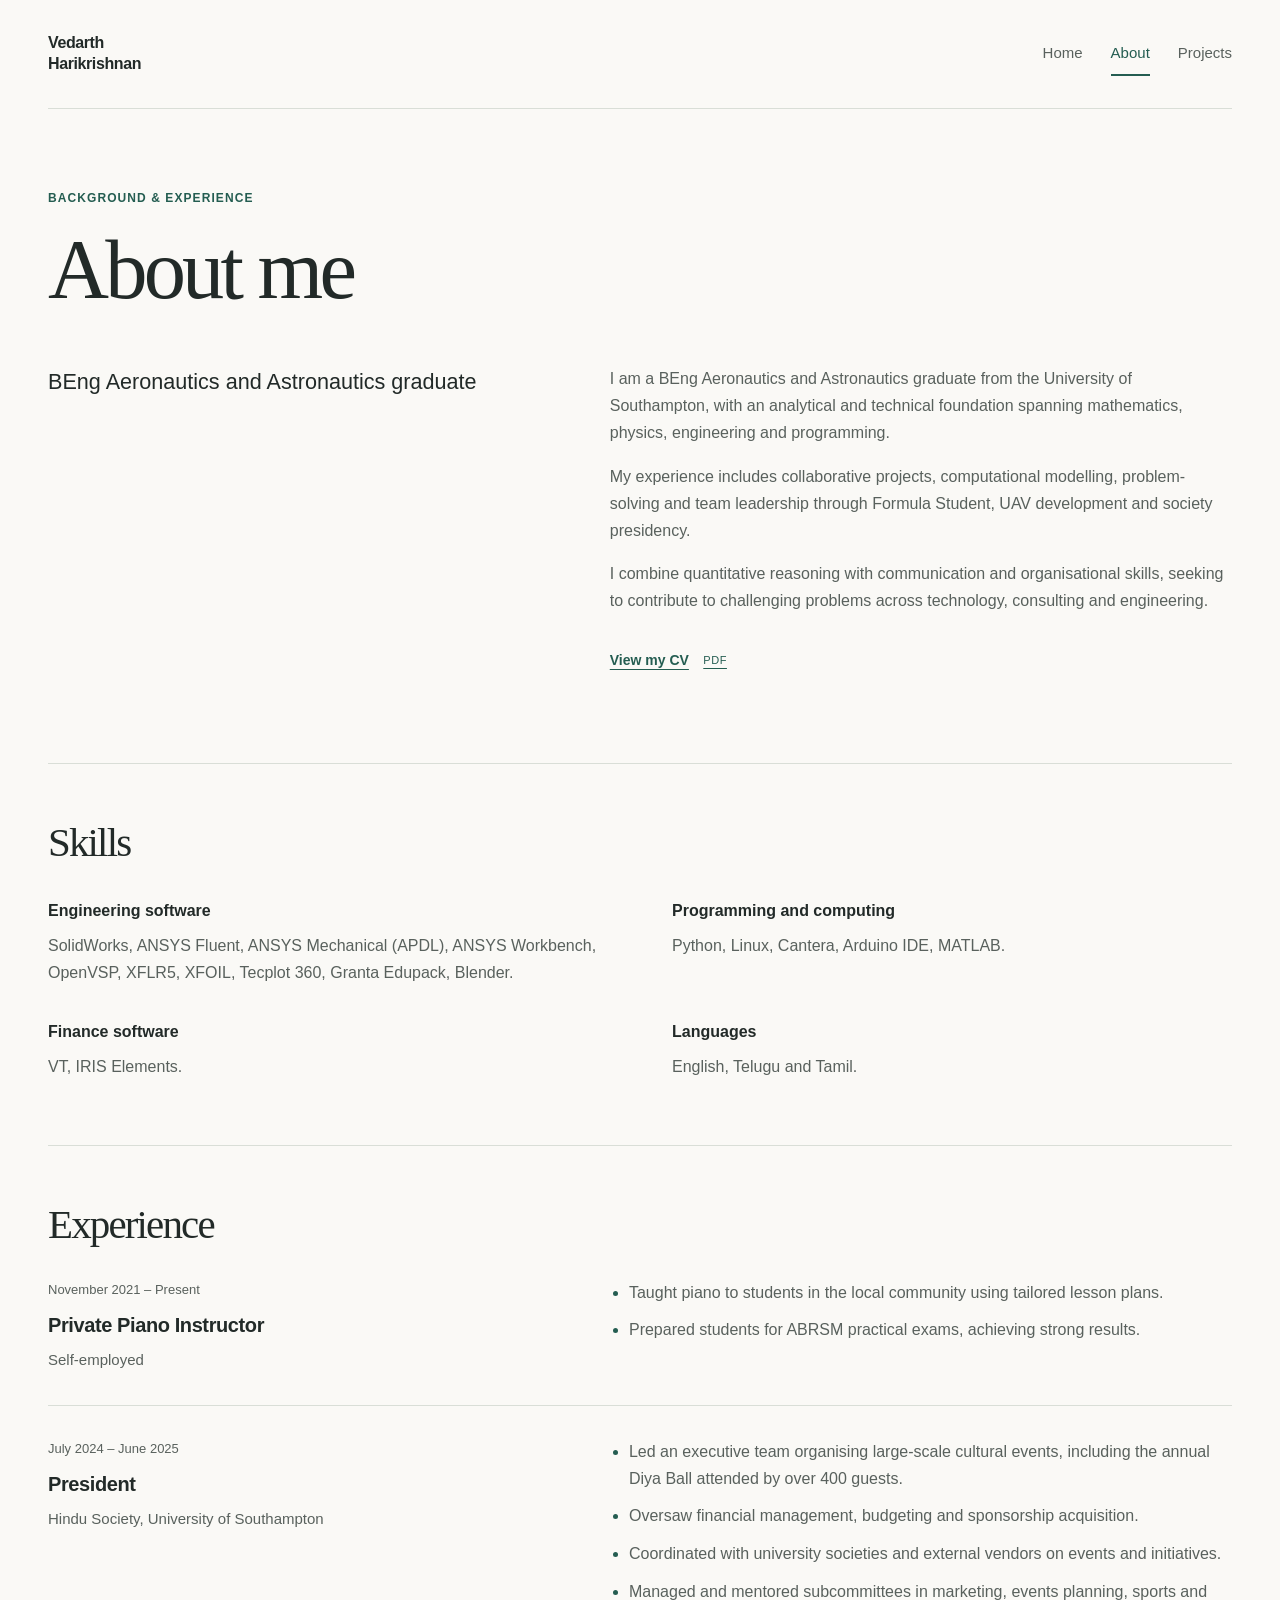
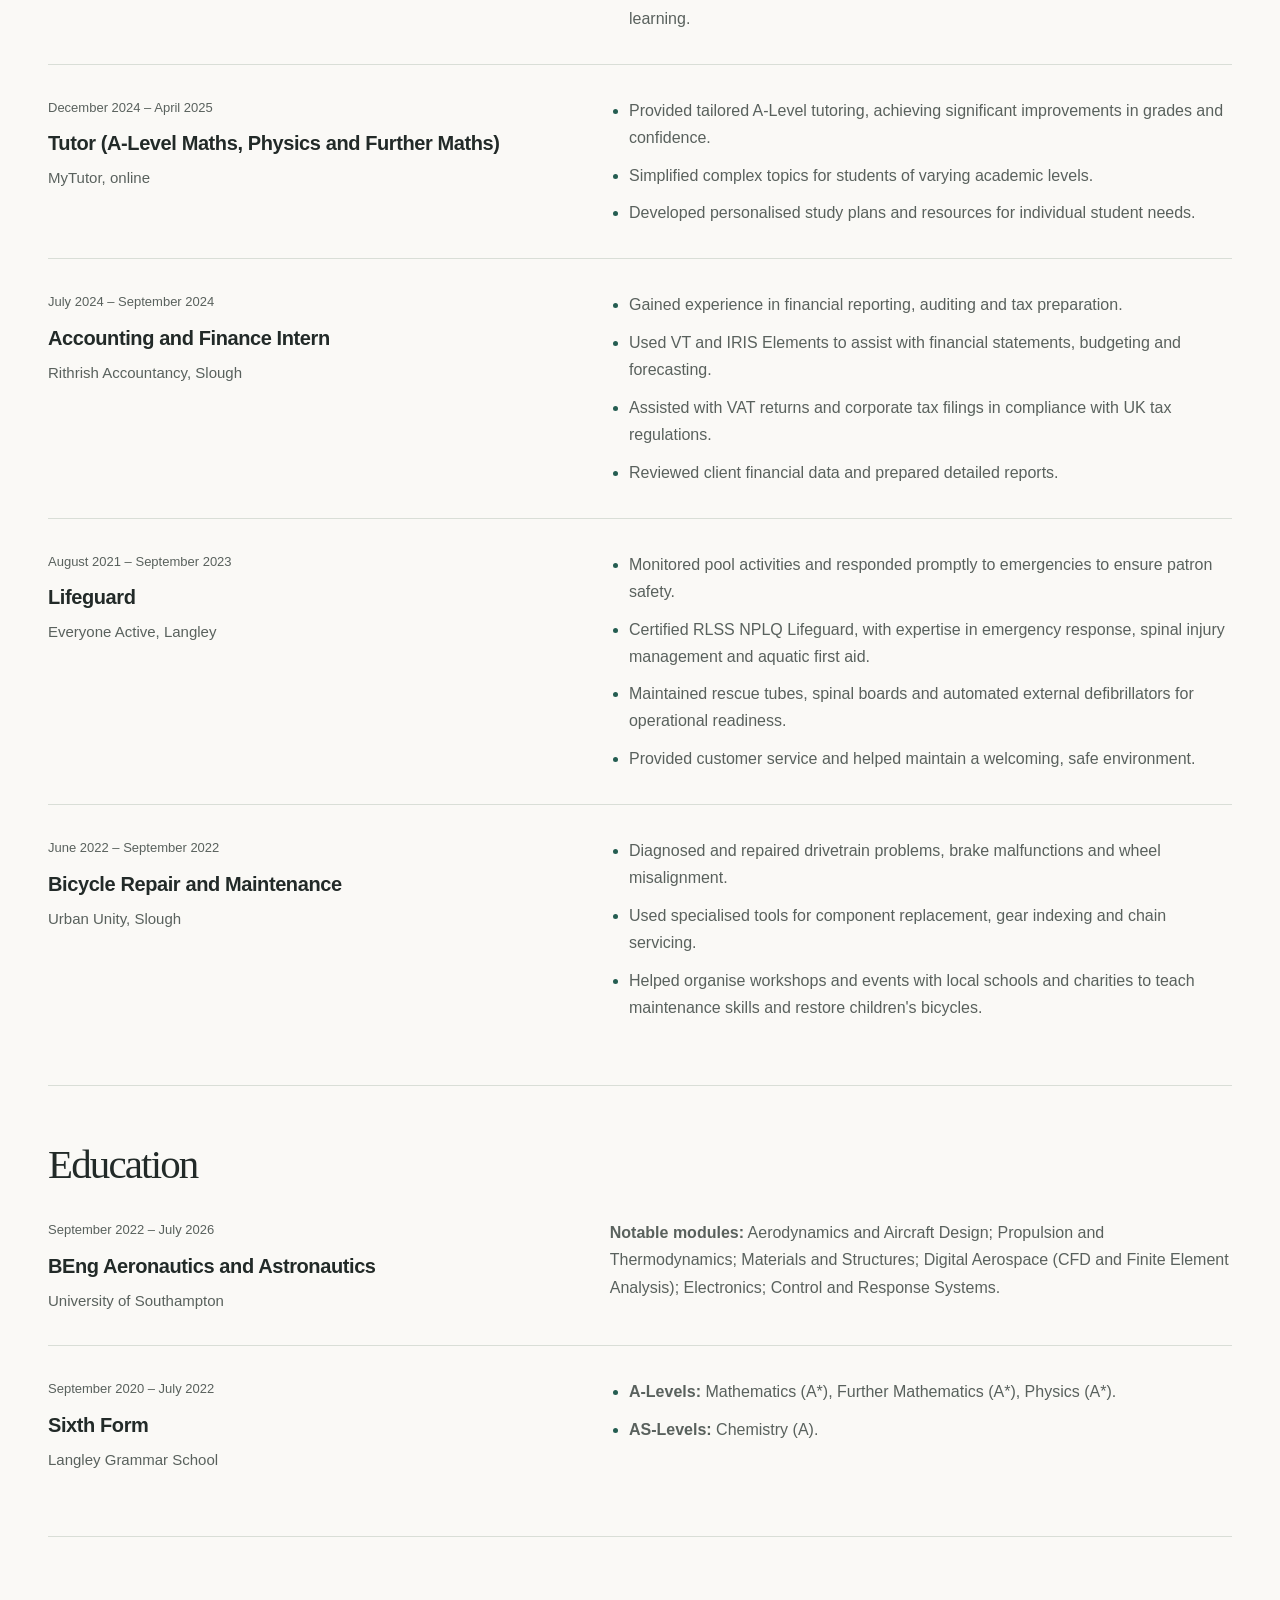
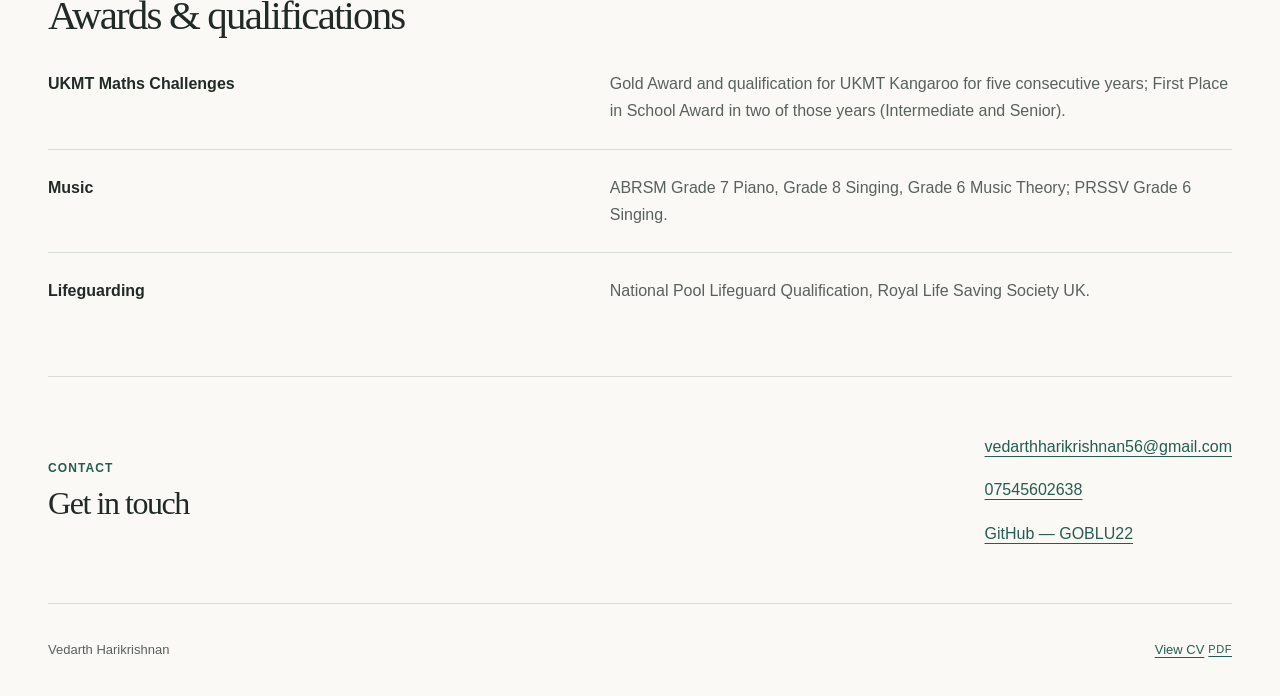
==== portfolio/about.html @ 505d2235 "Initial portfolio website" ====
<!doctype html>
<html lang="en">
<head>
  <meta charset="utf-8">
  <meta name="viewport" content="width=device-width, initial-scale=1">
  <meta name="description" content="The background, skills, experience and education of Vedarth Harikrishnan, BEng Aeronautics and Astronautics graduate from the University of Southampton.">
  <title>About — Vedarth Harikrishnan</title>
  <link rel="stylesheet" href="css/style.css">
  <script src="js/main.js" defer></script>
</head>
<body>
  <a class="skip-link" href="#main">Skip to content</a>
  <header class="site-header container">
    <a class="wordmark" href="index.html" aria-label="Vedarth Harikrishnan, home">Vedarth<span>Harikrishnan</span></a>
    <nav class="site-nav" aria-label="Main navigation">
      <a href="index.html">Home</a>
      <a href="about.html" aria-current="page">About</a>
      <a href="projects.html">Projects</a>
    </nav>
  </header>
  <main id="main" class="container" tabindex="-1">
    <section class="page-intro" aria-labelledby="about-title">
      <p class="eyebrow">Background &amp; experience</p>
      <h1 id="about-title">About me</h1>
      <div class="intro-grid">
        <p class="intro-lead">BEng Aeronautics and Astronautics graduate</p>
        <div class="prose">
          <p>I am a BEng Aeronautics and Astronautics graduate from the University of Southampton, with an analytical and technical foundation spanning mathematics, physics, engineering and programming.</p>
          <p>My experience includes collaborative projects, computational modelling, problem-solving and team leadership through Formula Student, UAV development and society presidency.</p>
          <p>I combine quantitative reasoning with communication and organisational skills, seeking to contribute to challenging problems across technology, consulting and engineering.</p>
          <a class="text-link" href="assets/resume.pdf">View my CV <span class="link-note">PDF</span></a>
        </div>
      </div>
    </section>
    <section class="section" aria-labelledby="skills-title">
      <div class="section-heading"><h2 id="skills-title">Skills</h2></div>
      <dl class="skills-grid">
        <div><dt>Engineering software</dt><dd>SolidWorks, ANSYS Fluent, ANSYS Mechanical (APDL), ANSYS Workbench, OpenVSP, XFLR5, XFOIL, Tecplot 360, Granta Edupack, Blender.</dd></div>
        <div><dt>Programming and computing</dt><dd>Python, Linux, Cantera, Arduino IDE, MATLAB.</dd></div>
        <div><dt>Finance software</dt><dd>VT, IRIS Elements.</dd></div>
        <div><dt>Languages</dt><dd>English, Telugu and Tamil.</dd></div>
      </dl>
    </section>
    <section class="section" aria-labelledby="experience-title">
      <div class="section-heading"><h2 id="experience-title">Experience</h2></div>
      <div class="entry-list">
        <article class="entry">
          <div class="entry-heading">
            <p class="date">November 2021 – Present</p>
            <h3>Private Piano Instructor</h3>
            <p class="organisation">Self-employed</p>
          </div>
          <ul>
            <li>Taught piano to students in the local community using tailored lesson plans.</li>
            <li>Prepared students for ABRSM practical exams, achieving strong results.</li>
          </ul>
        </article>
        <article class="entry">
          <div class="entry-heading">
            <p class="date">July 2024 – June 2025</p>
            <h3>President</h3>
            <p class="organisation">Hindu Society, University of Southampton</p>
          </div>
          <ul>
            <li>Led an executive team organising large-scale cultural events, including the annual Diya Ball attended by over 400 guests.</li>
            <li>Oversaw financial management, budgeting and sponsorship acquisition.</li>
            <li>Coordinated with university societies and external vendors on events and initiatives.</li>
            <li>Managed and mentored subcommittees in marketing, events planning, sports and learning.</li>
          </ul>
        </article>
        <article class="entry">
          <div class="entry-heading">
            <p class="date">December 2024 – April 2025</p>
            <h3>Tutor (A-Level Maths, Physics and Further Maths)</h3>
            <p class="organisation">MyTutor, online</p>
          </div>
          <ul>
            <li>Provided tailored A-Level tutoring, achieving significant improvements in grades and confidence.</li>
            <li>Simplified complex topics for students of varying academic levels.</li>
            <li>Developed personalised study plans and resources for individual student needs.</li>
          </ul>
        </article>
        <article class="entry">
          <div class="entry-heading">
            <p class="date">July 2024 – September 2024</p>
            <h3>Accounting and Finance Intern</h3>
            <p class="organisation">Rithrish Accountancy, Slough</p>
          </div>
          <ul>
            <li>Gained experience in financial reporting, auditing and tax preparation.</li>
            <li>Used VT and IRIS Elements to assist with financial statements, budgeting and forecasting.</li>
            <li>Assisted with VAT returns and corporate tax filings in compliance with UK tax regulations.</li>
            <li>Reviewed client financial data and prepared detailed reports.</li>
          </ul>
        </article>
        <article class="entry">
          <div class="entry-heading">
            <p class="date">August 2021 – September 2023</p>
            <h3>Lifeguard</h3>
            <p class="organisation">Everyone Active, Langley</p>
          </div>
          <ul>
            <li>Monitored pool activities and responded promptly to emergencies to ensure patron safety.</li>
            <li>Certified RLSS NPLQ Lifeguard, with expertise in emergency response, spinal injury management and aquatic first aid.</li>
            <li>Maintained rescue tubes, spinal boards and automated external defibrillators for operational readiness.</li>
            <li>Provided customer service and helped maintain a welcoming, safe environment.</li>
          </ul>
        </article>
        <article class="entry">
          <div class="entry-heading">
            <p class="date">June 2022 – September 2022</p>
            <h3>Bicycle Repair and Maintenance</h3>
            <p class="organisation">Urban Unity, Slough</p>
          </div>
          <ul>
            <li>Diagnosed and repaired drivetrain problems, brake malfunctions and wheel misalignment.</li>
            <li>Used specialised tools for component replacement, gear indexing and chain servicing.</li>
            <li>Helped organise workshops and events with local schools and charities to teach maintenance skills and restore children's bicycles.</li>
          </ul>
        </article>
      </div>
    </section>
    <section class="section" aria-labelledby="education-title">
      <div class="section-heading"><h2 id="education-title">Education</h2></div>
      <div class="entry-list">
        <article class="entry">
          <div class="entry-heading">
            <p class="date">September 2022 – July 2026</p>
            <h3>BEng Aeronautics and Astronautics</h3>
            <p class="organisation">University of Southampton</p>
          </div>
          <p><strong>Notable modules:</strong> Aerodynamics and Aircraft Design; Propulsion and Thermodynamics; Materials and Structures; Digital Aerospace (CFD and Finite Element Analysis); Electronics; Control and Response Systems.</p>
        </article>
        <article class="entry">
          <div class="entry-heading">
            <p class="date">September 2020 – July 2022</p>
            <h3>Sixth Form</h3>
            <p class="organisation">Langley Grammar School</p>
          </div>
          <ul>
            <li><strong>A-Levels:</strong> Mathematics (A*), Further Mathematics (A*), Physics (A*).</li>
            <li><strong>AS-Levels:</strong> Chemistry (A).</li>
          </ul>
        </article>
      </div>
    </section>
    <section class="section" aria-labelledby="awards-title">
      <div class="section-heading"><h2 id="awards-title">Awards &amp; qualifications</h2></div>
      <dl class="qualifications">
        <div><dt>UKMT Maths Challenges</dt><dd>Gold Award and qualification for UKMT Kangaroo for five consecutive years; First Place in School Award in two of those years (Intermediate and Senior).</dd></div>
        <div><dt>Music</dt><dd>ABRSM Grade 7 Piano, Grade 8 Singing, Grade 6 Music Theory; PRSSV Grade 6 Singing.</dd></div>
        <div><dt>Lifeguarding</dt><dd>National Pool Lifeguard Qualification, Royal Life Saving Society UK.</dd></div>
      </dl>
    </section>
    <section class="contact-strip" aria-labelledby="contact-title">
      <div><p class="eyebrow">Contact</p><h2 id="contact-title">Get in touch</h2></div>
      <div class="contact-links">
        <a href="mailto:vedarthharikrishnan56@gmail.com">vedarthharikrishnan56@gmail.com</a>
        <a href="tel:07545602638">07545602638</a>
        <a href="https://github.com/GOBLU22">GitHub — GOBLU22</a>
      </div>
    </section>
  </main>
  <footer class="site-footer container">
    <p>Vedarth Harikrishnan</p>
    <a href="assets/resume.pdf">View CV <span class="link-note">PDF</span></a>
  </footer>
</body>
</html>
---- portfolio/css/style.css ----
:root {
  color-scheme: light;
  --paper: #faf9f6;
  --surface: #ffffff;
  --ink: #222a28;
  --muted: #59615d;
  --accent: #245d51;
  --accent-soft: #edf2ee;
  --line: #d9ded7;
  --serif: Georgia, "Times New Roman", serif;
  --sans: -apple-system, BlinkMacSystemFont, "Segoe UI", sans-serif;
}

* { box-sizing: border-box; }

html { font-size: 100%; }

body {
  margin: 0;
  background: var(--paper);
  color: var(--ink);
  font-family: var(--sans);
  font-size: 1rem;
  line-height: 1.7;
  -webkit-text-size-adjust: 100%;
}

::selection { background: #d7e7dd; color: var(--ink); }

a {
  color: var(--accent);
  text-underline-offset: 0.25em;
  text-decoration-thickness: 1px;
}

a:hover { text-decoration-thickness: 2px; }

:focus-visible {
  outline: 3px solid var(--accent);
  outline-offset: 5px;
}

main:focus { outline: none; }

h1, h2, h3, p, ul, dl, dd { margin: 0; }

h1, h2 {
  font-family: var(--serif);
  font-weight: 400;
  letter-spacing: -0.045em;
  line-height: 1.1;
}

h1 { font-size: clamp(3rem, 6.6vw, 6rem); }
h2 { font-size: clamp(2rem, 3.2vw, 2.75rem); }
h3 { font-size: 1.25rem; font-weight: 600; line-height: 1.4; letter-spacing: -0.02em; }

ul { padding-left: 1.2rem; }
li + li { margin-top: 0.65rem; }
li::marker { color: var(--accent); }
strong { font-weight: 600; }

.container { width: min(100% - 6rem, 77rem); margin-inline: auto; }

.skip-link {
  position: absolute;
  top: 0.75rem;
  left: 0.75rem;
  z-index: 2;
  padding: 0.6rem 1rem;
  background: var(--ink);
  color: white;
  transform: translateY(-200%);
}

.skip-link:focus { transform: none; }

.site-header {
  display: flex;
  justify-content: space-between;
  align-items: center;
  gap: 2rem;
  padding-block: 2rem;
  border-bottom: 1px solid var(--line);
}

.wordmark { color: var(--ink); font-size: 1rem; font-weight: 600; line-height: 1.3; text-decoration: none; letter-spacing: -0.025em; }
.wordmark span { display: block; }
.site-nav { display: flex; flex-wrap: wrap; gap: 1.75rem; }
.site-nav a { display: inline-flex; align-items: center; min-height: 2.75rem; color: var(--muted); font-size: 0.9375rem; text-decoration: none; border-bottom: 2px solid transparent; }
.site-nav a:hover, .site-nav a[aria-current="page"] { color: var(--accent); border-color: var(--accent); }

.eyebrow { color: var(--accent); font-size: 0.75rem; font-weight: 600; line-height: 1.6; letter-spacing: 0.09em; text-transform: uppercase; }
.hero { display: grid; grid-template-columns: 1.12fr 1fr; align-items: start; gap: clamp(2rem, 5vw, 5rem); padding-block: 6.5rem; }
.hero-heading .eyebrow { max-width: 27rem; margin-bottom: 1.75rem; }
.hero h1 { font-size: clamp(3rem, 6.45vw, 5.8rem); }
.hero-copy { padding-top: 0.15rem; color: var(--muted); }
.hero-copy p + p, .prose p + p { margin-top: 1rem; }
.actions { display: flex; align-items: center; flex-wrap: wrap; gap: 1rem 1.75rem; margin-top: 2rem; }
.button { display: inline-flex; min-height: 3rem; align-items: center; gap: 1.5rem; padding: 0.75rem 1.25rem; background: var(--accent); border: 1px solid var(--accent); color: white; font-size: 0.875rem; font-weight: 600; text-decoration: none; }
.button:hover { background: var(--ink); border-color: var(--ink); }
.text-link { display: inline-flex; min-height: 2.75rem; align-items: center; gap: 0.65rem; font-size: 0.875rem; font-weight: 600; }
.link-note { margin-left: 0.25rem; color: inherit; font-size: 0.6875rem; font-weight: 500; letter-spacing: 0.05em; }

.section { padding-block: 3.5rem 4rem; border-top: 1px solid var(--line); }
.section-heading { display: flex; justify-content: space-between; align-items: end; flex-wrap: wrap; gap: 1rem 2rem; margin-bottom: 2rem; }
.section-heading .eyebrow { margin-bottom: 0.6rem; }
.project-grid { display: grid; grid-template-columns: repeat(3, minmax(0, 1fr)); gap: 1.25rem; }
.project-card { display: flex; flex-direction: column; min-width: 0; padding: 1.75rem; background: var(--surface); border: 1px solid var(--line); }
.card-meta { display: flex; justify-content: space-between; align-items: baseline; flex-wrap: wrap; gap: 0.5rem; margin-bottom: 2.5rem; color: var(--muted); font-size: 0.75rem; }
.card-meta > span:first-child { color: var(--accent); font-family: var(--serif); font-size: 1.25rem; }
.project-card .eyebrow { margin-bottom: 0.65rem; }
.project-card h3 { margin-bottom: 1rem; font-family: var(--serif); font-size: 1.75rem; font-weight: 400; line-height: 1.2; letter-spacing: -0.03em; }
.project-card h3 a { color: var(--ink); text-decoration: none; }
.project-card h3 a:hover { text-decoration: underline; }
.project-card > p:not(.eyebrow) { margin-bottom: 2rem; color: var(--muted); font-size: 0.9375rem; }
.card-link { display: flex; justify-content: space-between; align-items: center; gap: 1rem; min-height: 2.75rem; margin-top: auto; padding-top: 0.75rem; border-top: 1px solid var(--line); font-size: 0.875rem; font-weight: 600; text-decoration: none; }
.card-link:hover { text-decoration: underline; }

.page-intro { padding-block: 5rem; }
.page-intro > .eyebrow { margin-bottom: 1rem; }
.page-intro > .intro-lead { margin-top: 1.5rem; }
.intro-grid { display: grid; grid-template-columns: 0.8fr 1fr; gap: 4rem; margin-top: 3rem; }
.intro-lead { max-width: 31rem; font-size: 1.35rem; line-height: 1.55; }
.prose { color: var(--muted); }
.prose > .text-link { margin-top: 1.5rem; }
.skills-grid { display: grid; grid-template-columns: repeat(2, minmax(0, 1fr)); gap: 2rem 4rem; }
dt { margin-bottom: 0.5rem; color: var(--ink); font-weight: 600; }
dd { color: var(--muted); }
.entry { display: grid; grid-template-columns: 0.8fr 1fr; gap: 4rem; padding-block: 2rem; }
.entry + .entry { border-top: 1px solid var(--line); }
.entry:first-child { padding-top: 0; }
.entry:last-child { padding-bottom: 0; }
.entry > ul, .entry > p { color: var(--muted); }
.date { margin-bottom: 0.65rem; color: var(--muted); font-size: 0.8125rem; }
.organisation { margin-top: 0.5rem; color: var(--muted); font-size: 0.9375rem; }
.qualifications > div { display: grid; grid-template-columns: 0.8fr 1fr; gap: 4rem; padding-block: 1.5rem; }
.qualifications > div + div { border-top: 1px solid var(--line); }
.qualifications > div:first-child { padding-top: 0; }
.qualifications > div:last-child { padding-bottom: 0; }

.project-detail { display: grid; grid-template-columns: 0.8fr 1fr; gap: 4rem; padding-block: 3.5rem 4rem; border-top: 1px solid var(--line); scroll-margin-top: 2rem; }
.project-number { margin-bottom: 1.75rem; color: var(--accent); font-family: var(--serif); font-size: 2rem; line-height: 1; }
.project-detail h2 { max-width: 30rem; font-size: clamp(1.9rem, 3vw, 2.6rem); }
.tags { display: flex; flex-wrap: wrap; gap: 0.5rem; margin-top: 1.5rem; padding: 0; list-style: none; }
.tags li { margin: 0; padding: 0.25rem 0.65rem; background: var(--accent-soft); color: var(--accent); font-size: 0.75rem; }
.detail-lead { margin-bottom: 2rem; font-size: 1.125rem; line-height: 1.7; }
.project-detail-copy h3 { margin-bottom: 1rem; font-size: 0.875rem; }
.project-detail-copy ul { color: var(--muted); }

.contact-strip { display: flex; justify-content: space-between; align-items: center; flex-wrap: wrap; gap: 2rem; padding-block: 3rem; border-top: 1px solid var(--line); }
.contact-strip .eyebrow { margin-bottom: 0.5rem; }
.contact-strip h2 { font-size: 2rem; }
.contact-links { display: flex; flex-direction: column; align-items: start; min-width: 0; }
.contact-links a { display: inline-block; max-width: 100%; padding-block: 0.5rem; overflow-wrap: anywhere; }
.site-footer { display: flex; justify-content: space-between; align-items: center; gap: 1rem; padding-block: 1.5rem; border-top: 1px solid var(--line); color: var(--muted); font-size: 0.8125rem; }
.site-footer a { display: inline-flex; align-items: center; min-height: 2.75rem; }
.visually-hidden { position: absolute; width: 1px; height: 1px; padding: 0; margin: -1px; overflow: hidden; clip-path: inset(50%); white-space: nowrap; border: 0; }

@media (max-width: 1050px) {
  .container { width: calc(100% - 4rem); }
  .hero { grid-template-columns: 1fr; padding-block: 4.5rem; gap: 2.5rem; }
  .hero h1 { font-size: clamp(3rem, 8.5vw, 5.8rem); }
  .hero h1 br { display: none; }
  .hero-copy { max-width: 42rem; }
  .project-grid { grid-template-columns: repeat(2, minmax(0, 1fr)); }
  .intro-grid, .entry, .qualifications > div, .project-detail { gap: 2.5rem; }
}

@media (max-width: 700px) {
  .container { width: calc(100% - 2.5rem); }
  .site-header { gap: 1rem; padding-block: 1.25rem; }
  .wordmark { font-size: 0.875rem; }
  .site-nav { gap: 1rem; }
  .site-nav a { font-size: 0.8125rem; }
  .hero { gap: 2rem; padding-block: 3.5rem; }
  .hero h1 { font-size: clamp(2.6rem, 11.3vw, 4.75rem); }
  .hero-heading .eyebrow { margin-bottom: 1.25rem; }
  .section { padding-block: 2.5rem; }
  .project-grid, .skills-grid, .intro-grid, .entry, .qualifications > div, .project-detail { grid-template-columns: minmax(0, 1fr); }
  .project-card { padding: 1.5rem; }
  .card-meta { margin-bottom: 1.75rem; }
  .page-intro { padding-block: 3.5rem; }
  .intro-grid { gap: 1.5rem; margin-top: 2rem; }
  .entry, .qualifications > div { gap: 1rem; }
  .entry { padding-block: 1.75rem; }
  .skills-grid { gap: 1.75rem; }
  .qualifications dt { margin: 0; }
  .project-detail { gap: 2rem; padding-block: 2.5rem; }
  .contact-strip { padding-block: 2.5rem; }
  .contact-links { font-size: 0.9375rem; }
  .site-footer { flex-wrap: wrap; }
}
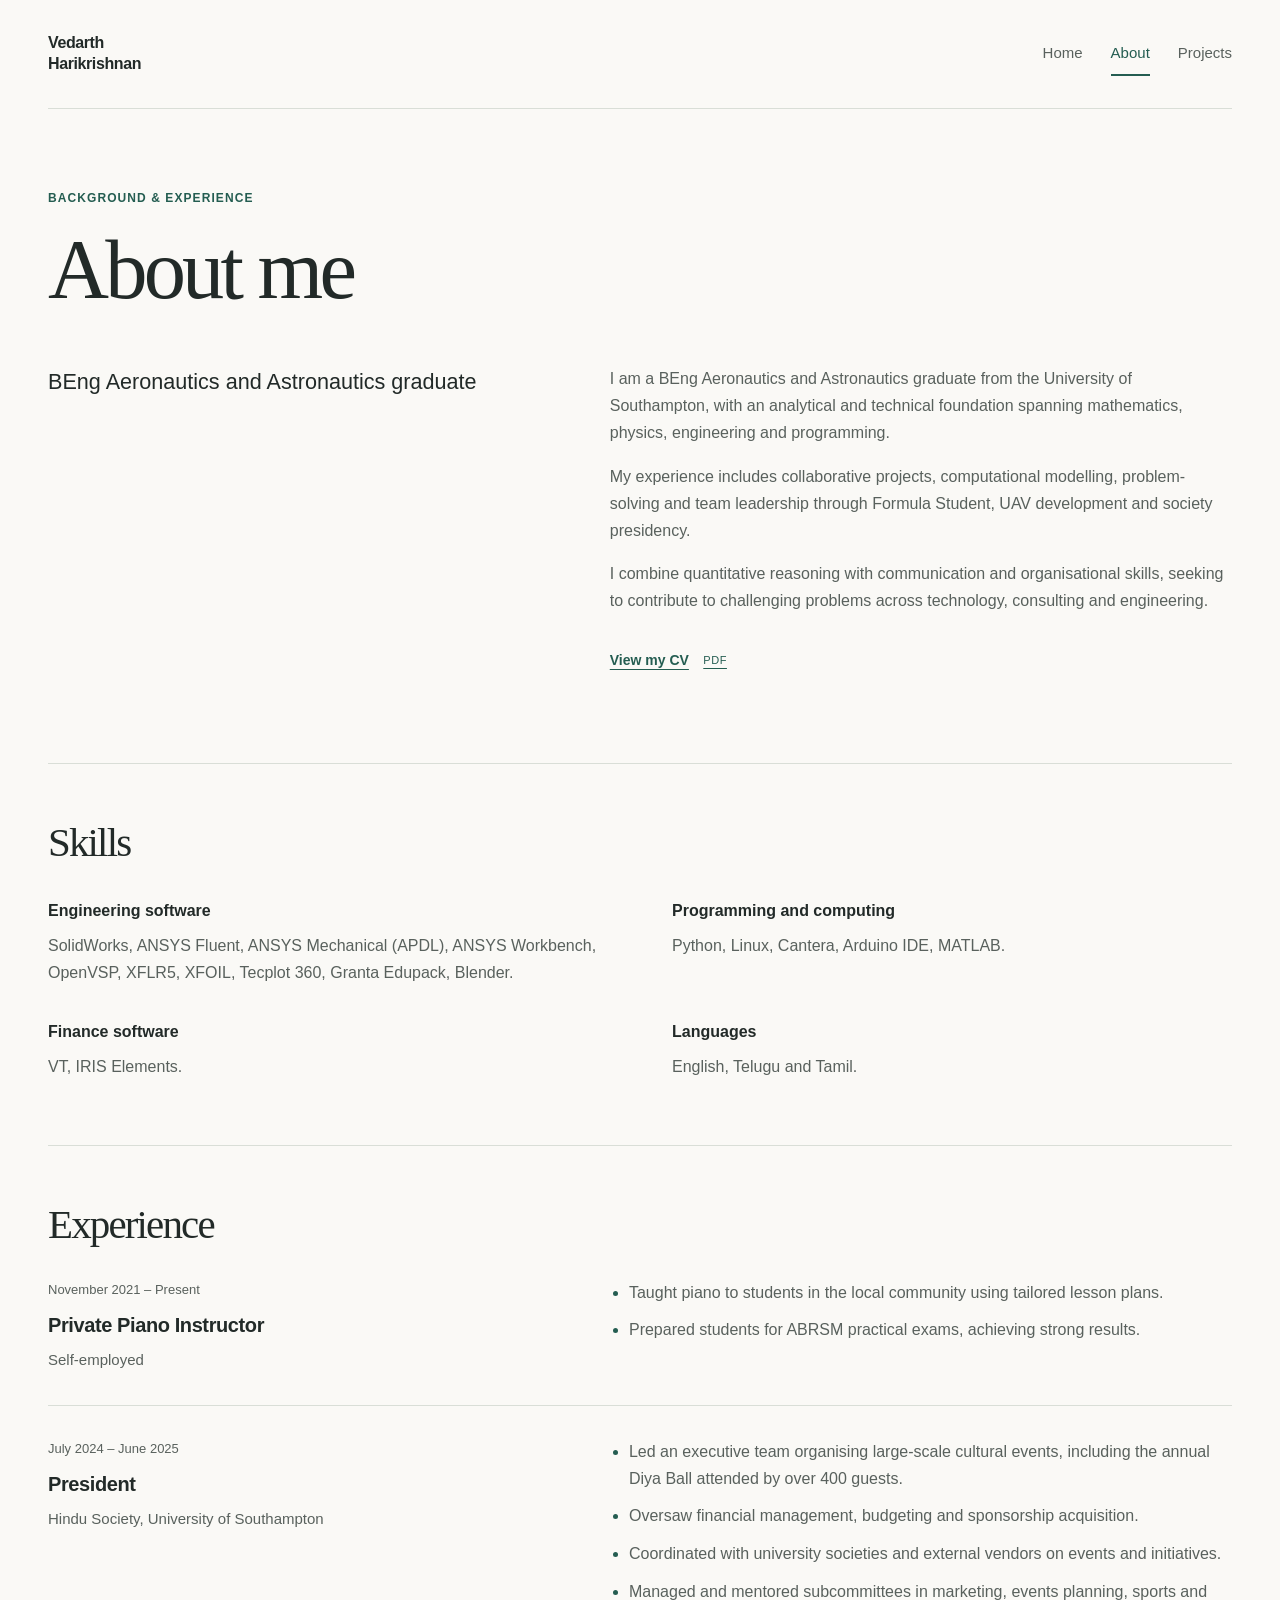
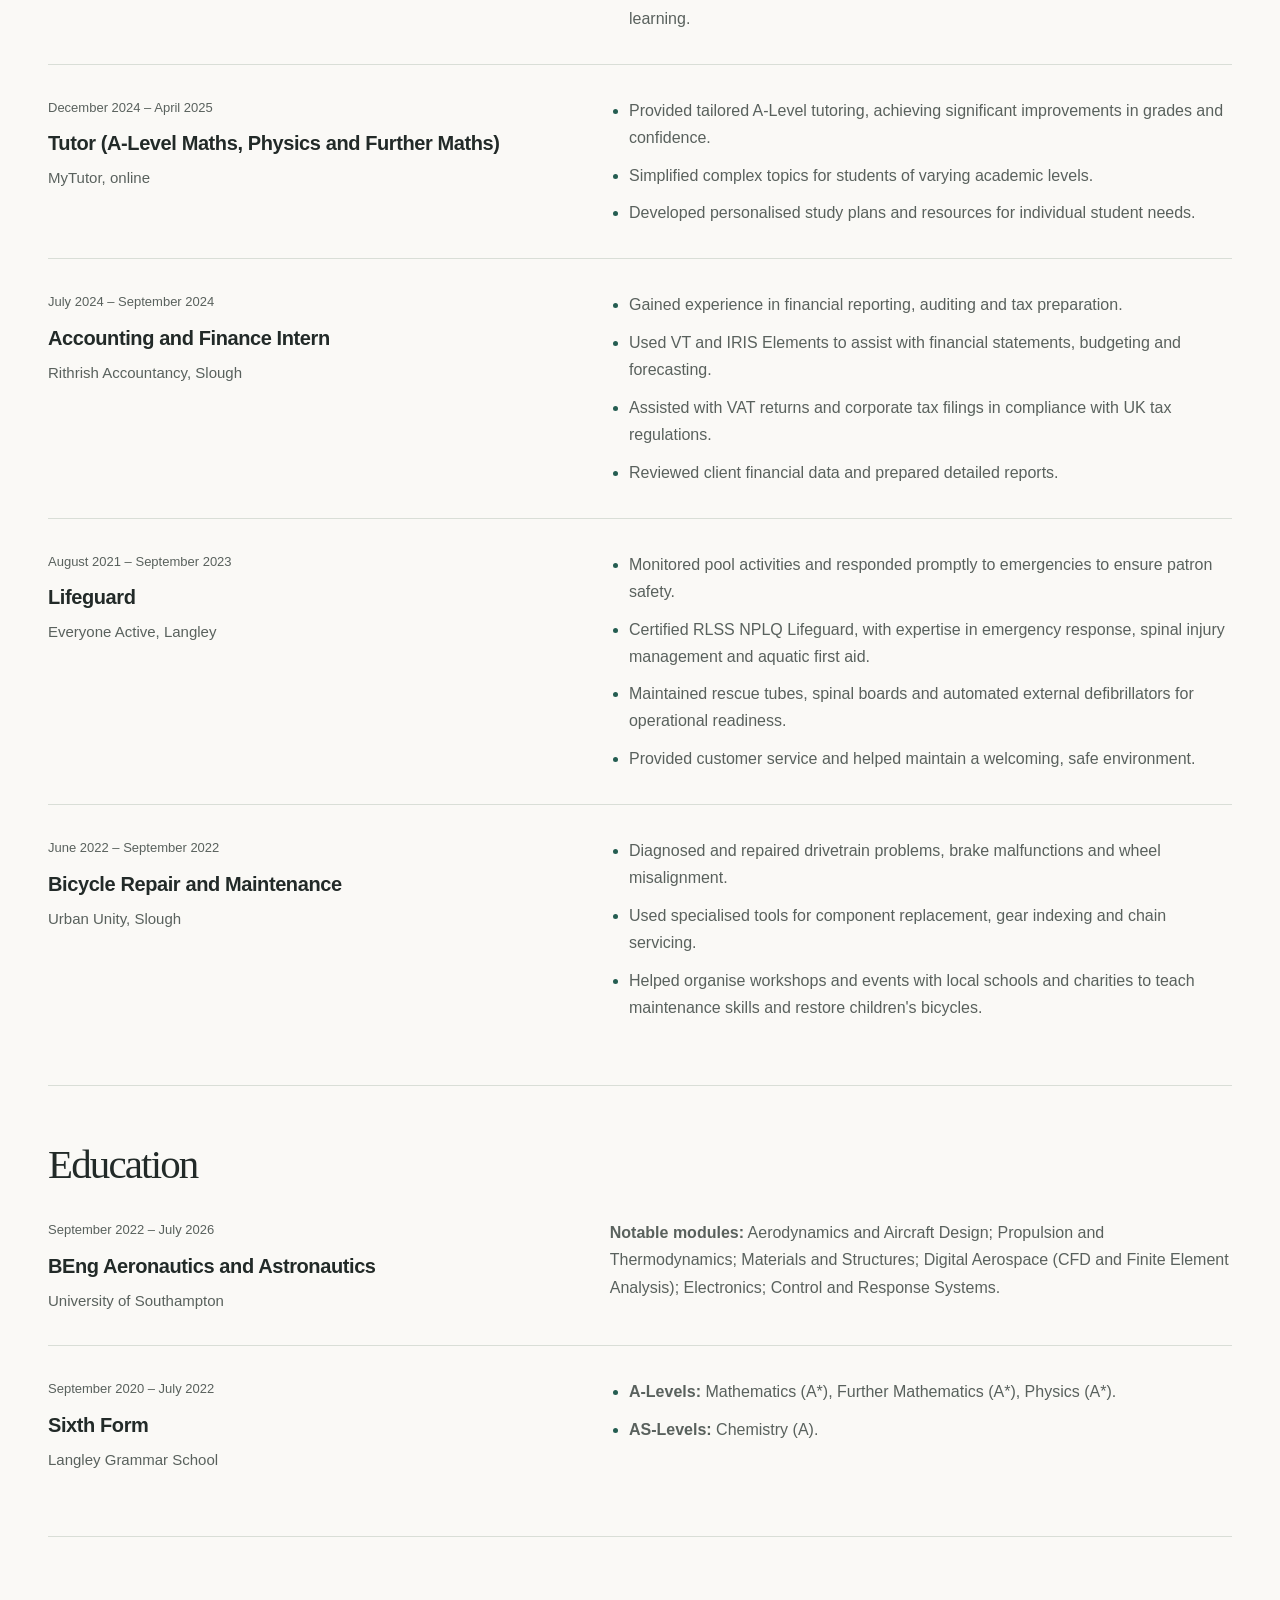
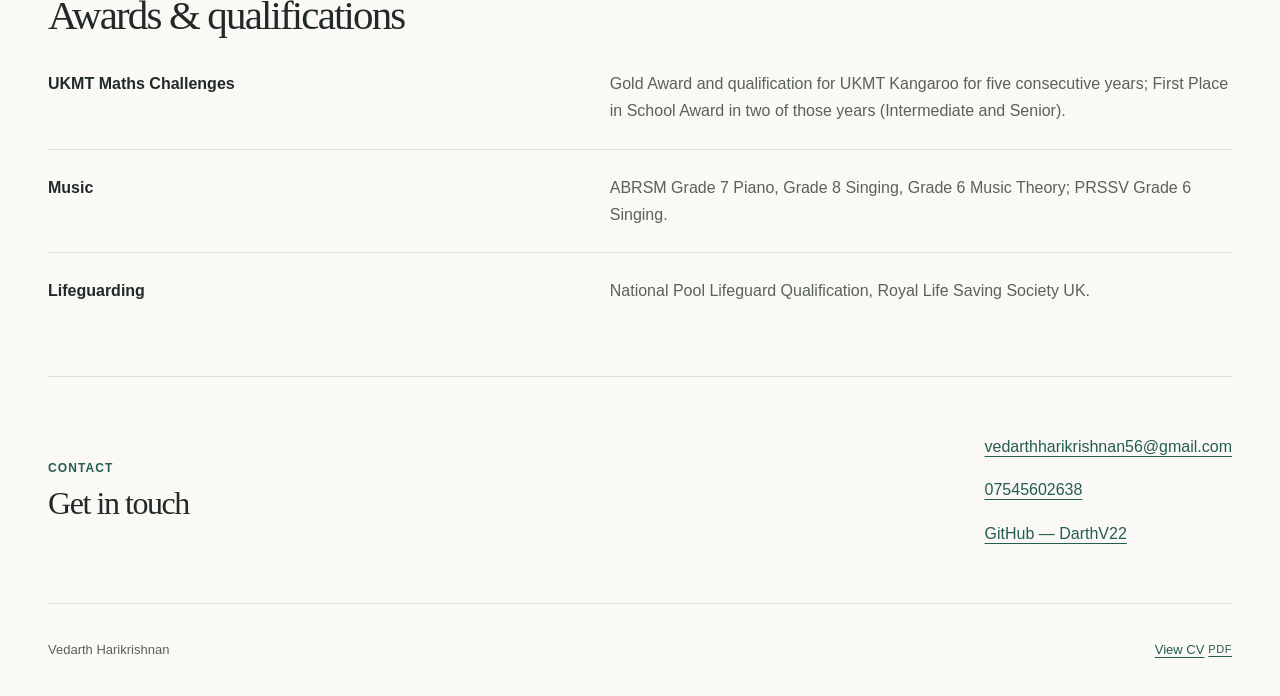
==== commit a28b8838: "Update portfolio links for DarthV22" ====
--- a/portfolio/about.html
+++ b/portfolio/about.html
@@ -157,7 +157,7 @@
       <div class="contact-links">
         <a href="mailto:vedarthharikrishnan56@gmail.com">vedarthharikrishnan56@gmail.com</a>
         <a href="tel:07545602638">07545602638</a>
-        <a href="https://github.com/GOBLU22">GitHub — GOBLU22</a>
+        <a href="https://github.com/DarthV22">GitHub — DarthV22</a>
       </div>
     </section>
   </main>
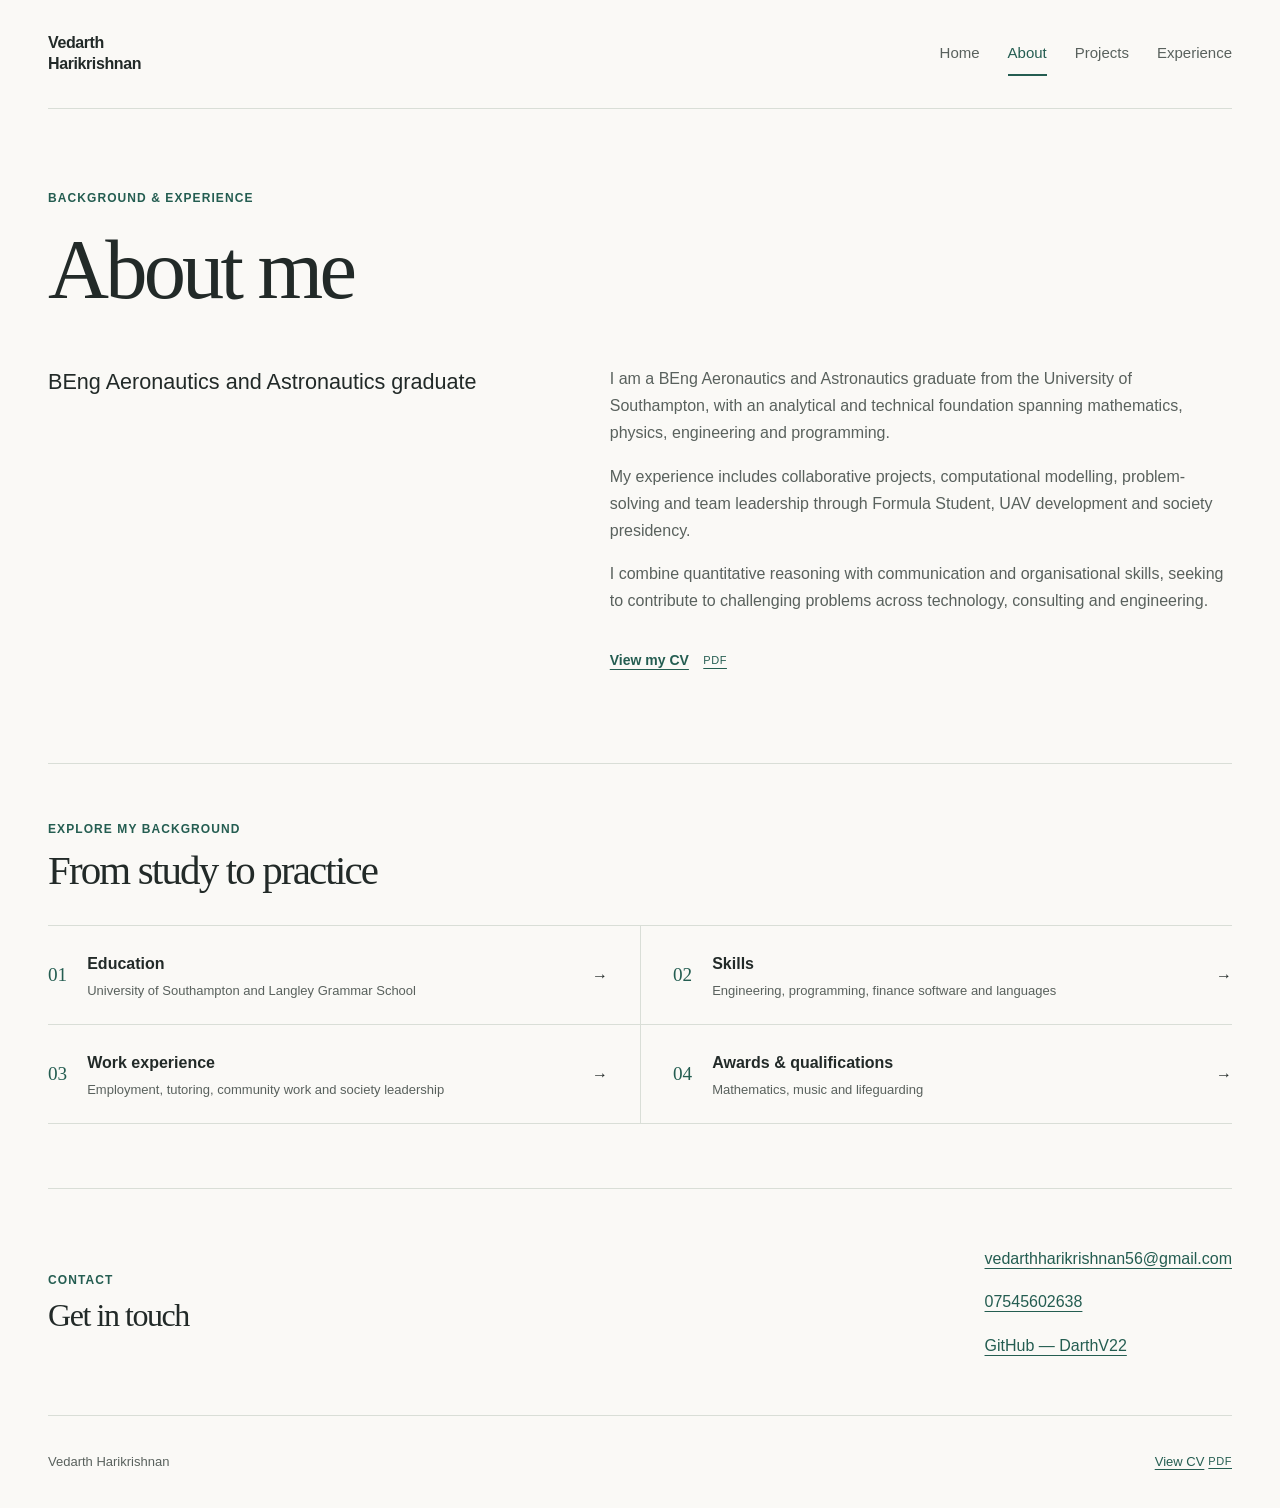
==== commit 6588a0c8: "Expand portfolio with education, skills, awards and experience" ====
--- a/portfolio/about.html
+++ b/portfolio/about.html
@@ -16,6 +16,7 @@
       <a href="index.html">Home</a>
       <a href="about.html" aria-current="page">About</a>
       <a href="projects.html">Projects</a>
+      <a href="experience.html">Experience</a>
     </nav>
   </header>
   <main id="main" class="container" tabindex="-1">
@@ -28,129 +29,20 @@
           <p>I am a BEng Aeronautics and Astronautics graduate from the University of Southampton, with an analytical and technical foundation spanning mathematics, physics, engineering and programming.</p>
           <p>My experience includes collaborative projects, computational modelling, problem-solving and team leadership through Formula Student, UAV development and society presidency.</p>
           <p>I combine quantitative reasoning with communication and organisational skills, seeking to contribute to challenging problems across technology, consulting and engineering.</p>
-          <a class="text-link" href="assets/resume.pdf">View my CV <span class="link-note">PDF</span></a>
+          <a class="text-link" href="assets/cv/Vedarth_CV6.pdf">View my CV <span class="link-note">PDF</span></a>
         </div>
       </div>
     </section>
-    <section class="section" aria-labelledby="skills-title">
-      <div class="section-heading"><h2 id="skills-title">Skills</h2></div>
-      <dl class="skills-grid">
-        <div><dt>Engineering software</dt><dd>SolidWorks, ANSYS Fluent, ANSYS Mechanical (APDL), ANSYS Workbench, OpenVSP, XFLR5, XFOIL, Tecplot 360, Granta Edupack, Blender.</dd></div>
-        <div><dt>Programming and computing</dt><dd>Python, Linux, Cantera, Arduino IDE, MATLAB.</dd></div>
-        <div><dt>Finance software</dt><dd>VT, IRIS Elements.</dd></div>
-        <div><dt>Languages</dt><dd>English, Telugu and Tamil.</dd></div>
-      </dl>
-    </section>
-    <section class="section" aria-labelledby="experience-title">
-      <div class="section-heading"><h2 id="experience-title">Experience</h2></div>
-      <div class="entry-list">
-        <article class="entry">
-          <div class="entry-heading">
-            <p class="date">November 2021 – Present</p>
-            <h3>Private Piano Instructor</h3>
-            <p class="organisation">Self-employed</p>
-          </div>
-          <ul>
-            <li>Taught piano to students in the local community using tailored lesson plans.</li>
-            <li>Prepared students for ABRSM practical exams, achieving strong results.</li>
-          </ul>
-        </article>
-        <article class="entry">
-          <div class="entry-heading">
-            <p class="date">July 2024 – June 2025</p>
-            <h3>President</h3>
-            <p class="organisation">Hindu Society, University of Southampton</p>
-          </div>
-          <ul>
-            <li>Led an executive team organising large-scale cultural events, including the annual Diya Ball attended by over 400 guests.</li>
-            <li>Oversaw financial management, budgeting and sponsorship acquisition.</li>
-            <li>Coordinated with university societies and external vendors on events and initiatives.</li>
-            <li>Managed and mentored subcommittees in marketing, events planning, sports and learning.</li>
-          </ul>
-        </article>
-        <article class="entry">
-          <div class="entry-heading">
-            <p class="date">December 2024 – April 2025</p>
-            <h3>Tutor (A-Level Maths, Physics and Further Maths)</h3>
-            <p class="organisation">MyTutor, online</p>
-          </div>
-          <ul>
-            <li>Provided tailored A-Level tutoring, achieving significant improvements in grades and confidence.</li>
-            <li>Simplified complex topics for students of varying academic levels.</li>
-            <li>Developed personalised study plans and resources for individual student needs.</li>
-          </ul>
-        </article>
-        <article class="entry">
-          <div class="entry-heading">
-            <p class="date">July 2024 – September 2024</p>
-            <h3>Accounting and Finance Intern</h3>
-            <p class="organisation">Rithrish Accountancy, Slough</p>
-          </div>
-          <ul>
-            <li>Gained experience in financial reporting, auditing and tax preparation.</li>
-            <li>Used VT and IRIS Elements to assist with financial statements, budgeting and forecasting.</li>
-            <li>Assisted with VAT returns and corporate tax filings in compliance with UK tax regulations.</li>
-            <li>Reviewed client financial data and prepared detailed reports.</li>
-          </ul>
-        </article>
-        <article class="entry">
-          <div class="entry-heading">
-            <p class="date">August 2021 – September 2023</p>
-            <h3>Lifeguard</h3>
-            <p class="organisation">Everyone Active, Langley</p>
-          </div>
-          <ul>
-            <li>Monitored pool activities and responded promptly to emergencies to ensure patron safety.</li>
-            <li>Certified RLSS NPLQ Lifeguard, with expertise in emergency response, spinal injury management and aquatic first aid.</li>
-            <li>Maintained rescue tubes, spinal boards and automated external defibrillators for operational readiness.</li>
-            <li>Provided customer service and helped maintain a welcoming, safe environment.</li>
-          </ul>
-        </article>
-        <article class="entry">
-          <div class="entry-heading">
-            <p class="date">June 2022 – September 2022</p>
-            <h3>Bicycle Repair and Maintenance</h3>
-            <p class="organisation">Urban Unity, Slough</p>
-          </div>
-          <ul>
-            <li>Diagnosed and repaired drivetrain problems, brake malfunctions and wheel misalignment.</li>
-            <li>Used specialised tools for component replacement, gear indexing and chain servicing.</li>
-            <li>Helped organise workshops and events with local schools and charities to teach maintenance skills and restore children's bicycles.</li>
-          </ul>
-        </article>
+    <section class="section" aria-labelledby="background-title">
+      <div class="section-heading">
+        <div><p class="eyebrow">Explore my background</p><h2 id="background-title">From study to practice</h2></div>
       </div>
-    </section>
-    <section class="section" aria-labelledby="education-title">
-      <div class="section-heading"><h2 id="education-title">Education</h2></div>
-      <div class="entry-list">
-        <article class="entry">
-          <div class="entry-heading">
-            <p class="date">September 2022 – July 2026</p>
-            <h3>BEng Aeronautics and Astronautics</h3>
-            <p class="organisation">University of Southampton</p>
-          </div>
-          <p><strong>Notable modules:</strong> Aerodynamics and Aircraft Design; Propulsion and Thermodynamics; Materials and Structures; Digital Aerospace (CFD and Finite Element Analysis); Electronics; Control and Response Systems.</p>
-        </article>
-        <article class="entry">
-          <div class="entry-heading">
-            <p class="date">September 2020 – July 2022</p>
-            <h3>Sixth Form</h3>
-            <p class="organisation">Langley Grammar School</p>
-          </div>
-          <ul>
-            <li><strong>A-Levels:</strong> Mathematics (A*), Further Mathematics (A*), Physics (A*).</li>
-            <li><strong>AS-Levels:</strong> Chemistry (A).</li>
-          </ul>
-        </article>
+      <div class="profile-grid">
+        <a class="profile-card" href="experience.html#education"><span class="profile-card-number" aria-hidden="true">01</span><span><strong>Education</strong><small>University of Southampton and Langley Grammar School</small></span><span aria-hidden="true">→</span></a>
+        <a class="profile-card" href="experience.html#skills"><span class="profile-card-number" aria-hidden="true">02</span><span><strong>Skills</strong><small>Engineering, programming, finance software and languages</small></span><span aria-hidden="true">→</span></a>
+        <a class="profile-card" href="experience.html#work-experience"><span class="profile-card-number" aria-hidden="true">03</span><span><strong>Work experience</strong><small>Employment, tutoring, community work and society leadership</small></span><span aria-hidden="true">→</span></a>
+        <a class="profile-card" href="experience.html#awards"><span class="profile-card-number" aria-hidden="true">04</span><span><strong>Awards &amp; qualifications</strong><small>Mathematics, music and lifeguarding</small></span><span aria-hidden="true">→</span></a>
       </div>
-    </section>
-    <section class="section" aria-labelledby="awards-title">
-      <div class="section-heading"><h2 id="awards-title">Awards &amp; qualifications</h2></div>
-      <dl class="qualifications">
-        <div><dt>UKMT Maths Challenges</dt><dd>Gold Award and qualification for UKMT Kangaroo for five consecutive years; First Place in School Award in two of those years (Intermediate and Senior).</dd></div>
-        <div><dt>Music</dt><dd>ABRSM Grade 7 Piano, Grade 8 Singing, Grade 6 Music Theory; PRSSV Grade 6 Singing.</dd></div>
-        <div><dt>Lifeguarding</dt><dd>National Pool Lifeguard Qualification, Royal Life Saving Society UK.</dd></div>
-      </dl>
     </section>
     <section class="contact-strip" aria-labelledby="contact-title">
       <div><p class="eyebrow">Contact</p><h2 id="contact-title">Get in touch</h2></div>
@@ -163,7 +55,7 @@
   </main>
   <footer class="site-footer container">
     <p>Vedarth Harikrishnan</p>
-    <a href="assets/resume.pdf">View CV <span class="link-note">PDF</span></a>
+    <a href="assets/cv/Vedarth_CV6.pdf">View CV <span class="link-note">PDF</span></a>
   </footer>
 </body>
 </html>
--- a/portfolio/css/style.css
+++ b/portfolio/css/style.css
@@ -116,6 +116,16 @@
 .project-card > p:not(.eyebrow) { margin-bottom: 2rem; color: var(--muted); font-size: 0.9375rem; }
 .card-link { display: flex; justify-content: space-between; align-items: center; gap: 1rem; min-height: 2.75rem; margin-top: auto; padding-top: 0.75rem; border-top: 1px solid var(--line); font-size: 0.875rem; font-weight: 600; text-decoration: none; }
 .card-link:hover { text-decoration: underline; }
+
+.profile-grid { display: grid; grid-template-columns: repeat(2, minmax(0, 1fr)); border-top: 1px solid var(--line); }
+.profile-card { display: grid; grid-template-columns: auto 1fr auto; align-items: center; gap: 1.25rem; min-width: 0; padding: 1.5rem 0; color: var(--ink); text-decoration: none; border-bottom: 1px solid var(--line); }
+.profile-card:nth-child(odd) { padding-right: 2rem; }
+.profile-card:nth-child(even) { padding-left: 2rem; border-left: 1px solid var(--line); }
+.profile-card:hover strong { color: var(--accent); text-decoration: underline; text-underline-offset: 0.25em; }
+.profile-card-number { color: var(--accent); font-family: var(--serif); font-size: 1.2rem; }
+.profile-card strong, .profile-card small { display: block; }
+.profile-card strong { margin-bottom: 0.2rem; font-size: 1rem; }
+.profile-card small { color: var(--muted); font-size: 0.8125rem; line-height: 1.5; }
 
 .page-intro { padding-block: 5rem; }
 .page-intro > .eyebrow { margin-bottom: 1rem; }
@@ -138,6 +148,10 @@
 .qualifications > div + div { border-top: 1px solid var(--line); }
 .qualifications > div:first-child { padding-top: 0; }
 .qualifications > div:last-child { padding-bottom: 0; }
+.section-anchor { scroll-margin-top: 2rem; }
+.section-kicker { max-width: 40rem; margin-top: -1rem; margin-bottom: 2.5rem; color: var(--muted); }
+.stat-line { display: flex; flex-wrap: wrap; gap: 0.75rem; margin-top: 2rem; padding: 0; list-style: none; }
+.stat-line li { margin: 0; padding: 0.4rem 0.75rem; background: var(--accent-soft); color: var(--accent); font-size: 0.75rem; font-weight: 600; }
 
 .project-detail { display: grid; grid-template-columns: 0.8fr 1fr; gap: 4rem; padding-block: 3.5rem 4rem; border-top: 1px solid var(--line); scroll-margin-top: 2rem; }
 .project-number { margin-bottom: 1.75rem; color: var(--accent); font-family: var(--serif); font-size: 2rem; line-height: 1; }
@@ -169,7 +183,7 @@
 
 @media (max-width: 700px) {
   .container { width: calc(100% - 2.5rem); }
-  .site-header { gap: 1rem; padding-block: 1.25rem; }
+  .site-header { align-items: flex-start; flex-direction: column; gap: 0.75rem; padding-block: 1.25rem; }
   .wordmark { font-size: 0.875rem; }
   .site-nav { gap: 1rem; }
   .site-nav a { font-size: 0.8125rem; }
@@ -177,7 +191,8 @@
   .hero h1 { font-size: clamp(2.6rem, 11.3vw, 4.75rem); }
   .hero-heading .eyebrow { margin-bottom: 1.25rem; }
   .section { padding-block: 2.5rem; }
-  .project-grid, .skills-grid, .intro-grid, .entry, .qualifications > div, .project-detail { grid-template-columns: minmax(0, 1fr); }
+  .project-grid, .profile-grid, .skills-grid, .intro-grid, .entry, .qualifications > div, .project-detail { grid-template-columns: minmax(0, 1fr); }
+  .profile-card:nth-child(odd), .profile-card:nth-child(even) { padding-inline: 0; border-left: 0; }
   .project-card { padding: 1.5rem; }
   .card-meta { margin-bottom: 1.75rem; }
   .page-intro { padding-block: 3.5rem; }
